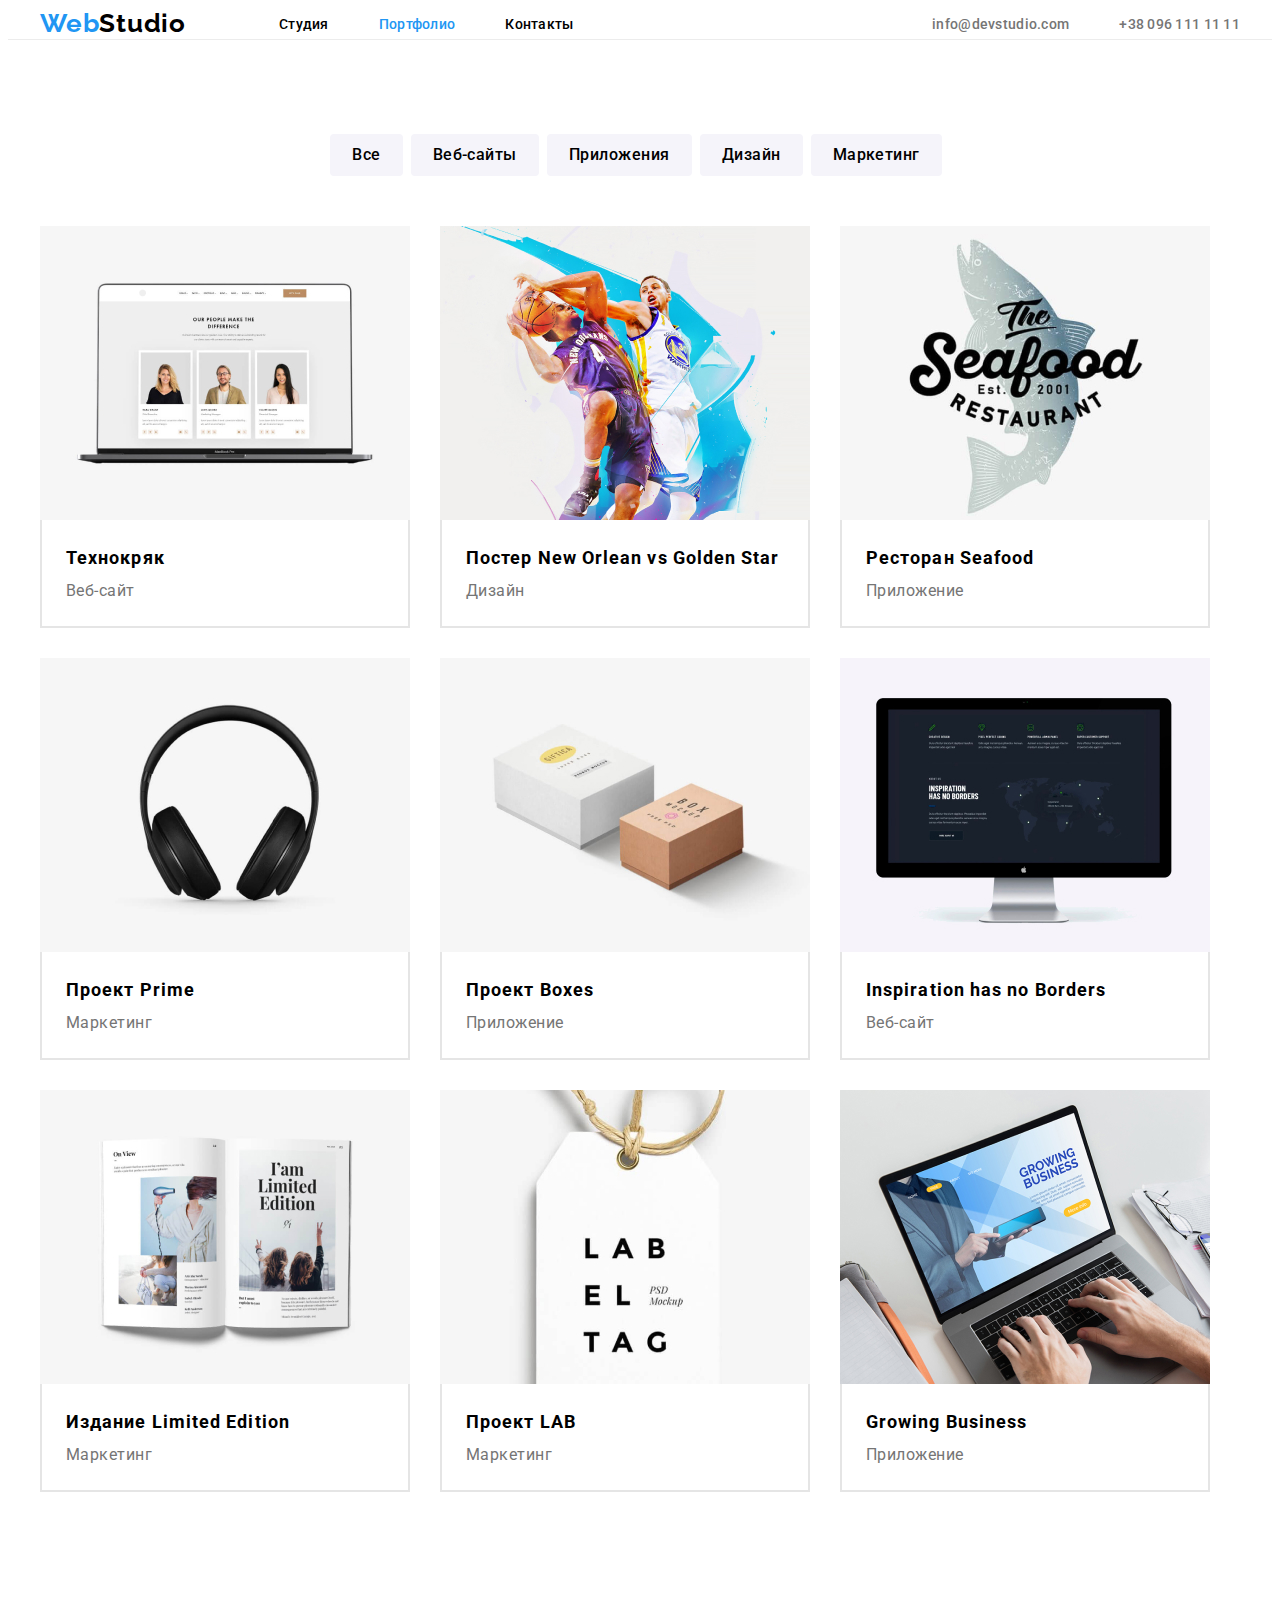
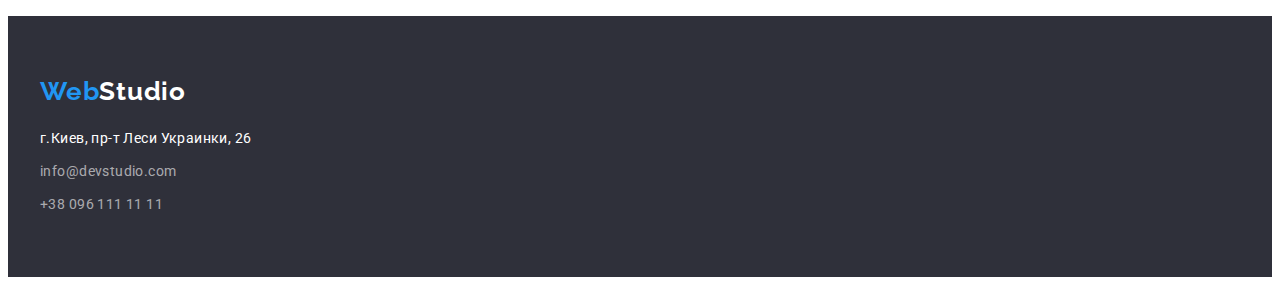
==== portfolio.html @ f755fc12 "add folders" ====
<!DOCTYPE html>
<html lang="en">
<head>
    <meta charset="UTF-8">
    <meta http-equiv="X-UA-Compatible" content="IE=edge">
    <meta name="viewport" content="width=device-width, initial-scale=1.0">
    <title>Document</title>
    <link rel="preconnect" href="https://fonts.googleapis.com">
    <link rel="preconnect" href="https://fonts.gstatic.com" crossorigin>
    <link href="https://fonts.googleapis.com/css2?family=Raleway:wght@700&family=Roboto:wght@400;500;700;900&display=swap"
        rel="stylesheet">
        <link rel="stylesheet" href="https://cdnjs.cloudflare.com/ajax/libs/modern-normalize/1.1.0/modern-normalize.min.css"
            integrity="sha512-wpPYUAdjBVSE4KJnH1VR1HeZfpl1ub8YT/NKx4PuQ5NmX2tKuGu6U/JRp5y+Y8XG2tV+wKQpNHVUX03MfMFn9Q=="
            crossorigin="anonymous" referrerpolicy="no-referrer" />
    <link rel="stylesheet" href="./css/styles.css"/>
</head>
<body>

<header class="header">
    <div class="header-container container">
        <a class="logo link" href=" ">Web<span class="logo-dark">Studio</span></a>
        <nav>
            <ul class="nav list">
                <li class="nav-item"><a class="nav-link link" href="./index.html">Студия</a></li>
                <li class="nav-item"><a class="nav-link link current" href="./portfolio.html">Портфолио</a></li>
                <li class="nav-item"><a class="nav-link link" href="">Контакты</a></li>
            </ul>
        </nav>
        <ul class="contacts list">
            <li class="contacts-item"><a class="contacts-link link"
                    href="mailto:info@devstudio.com">info@devstudio.com</a></li>
            <li class="contacts-item"><a class="contacts-link link" href="tel:+380961111111">+38 096 111 11 11</a></li>
        </ul>
    </div>
</header>
     <main>
        <section class="section">
            <div class="container">
        <h1 class="filters-title ghost">Портфолио</h1>
        <ul class="btn list">
                <li class="button-item"><button class="btn-item" type="button">Все</button></li>
                <li class="button-item"><button class="btn-item" type="button">Веб-сайты</button></li>
                <li class="button-item"><button class="btn-item" type="button">Приложения</button></li>
                <li class="button-item"><button class="btn-item" type="button">Дизайн</button></li>
                <li class="button-item"><button class="btn-item" type="button">Маркетинг</button></li>  
        </ul>
        
        <ul class="gallery list">
                    <li class="gallery-item"><img src="./images/img5.jpg" alt="Фото сотрудников на ноутбуке" width="370" height="294">
                        <div class="gallery-border">
                        <h2 class="gallery-title">Технокряк</h2>
                        <p class="gallery-text">Веб-сайт</p>
                        </div>
                    </li>
                        

                    <li class="gallery-item"><img src="./images/img6.jpg" alt="Два баскетбольных игрока" width="370" height="294">
                        <div class="gallery-border">
                        <h2 class="gallery-title">Постер New Orlean vs Golden Star</h2>
                        <p class="gallery-text">Дизайн</p>
                        </div>
                    </li>

                    <li class="gallery-item"><img src="./images/img7.jpg" alt="Логотип ресторана" width="370" height="294">
                        <div class="gallery-border">
                        <h2 class="gallery-title">Ресторан Seafood</h2>
                        <p class="gallery-text">Приложение</p>
                        </div>
                    </li>

                    <li class="gallery-item"><img src="./images/img8.jpg" alt="Наушники" width="370" height="294">
                        <div class="gallery-border">
                        <h2 class="gallery-title">Проект Prime</h2>
                        <p class="gallery-text">Маркетинг</p>
                        </div>
                    </li>

                    <li class="gallery-item"><img src="./images/img9.jpg" alt="Коробки" width="370" height="294">
                        <div class="gallery-border">
                        <h2 class="gallery-title">Проект Boxes</h2>
                        <p class="gallery-text">Приложение</p>
                        </div>
                    </li>

                    <li class="gallery-item"><img src="./images/img10.jpg" alt="Монитор" width="370" height="294">
                        <div class="gallery-border">
                        <h2 class="gallery-title">Inspiration has no Borders</h2>
                        <p class="gallery-text">Веб-сайт</p>
                        </div>
                    </li>

                    <li class="gallery-item"><img src="./images/img11.jpg" alt="Раскрытая книга" width="370" height="294">
                        <div class="gallery-border">
                        <h2 class="gallery-title">Издание Limited Edition</h2>
                        <p class="gallery-text">Маркетинг</p>
                        </div>
                    </li>

                    <li class="gallery-item"><img src="./images/img12.jpg" alt="Бирка" width="370" height="294">
                        <div class="gallery-border">
                        <h2 class="gallery-title">Проект LAB</h2>
                        <p class="gallery-text">Маркетинг</p>
                        </div>
                    </li>
                    
                    <li class="gallery-item"><img src="./images/img13.jpg" alt="Ноутбук" width="370" height="294">
                        <div class="gallery-border">
                        <h2 class="gallery-title">Growing Business</h2>
                        <p class="gallery-text">Приложение</p>
                        </div>
                    </li>    
        </ul>
        </div>
  
        </section>
    </main>
        <footer class="footer">
            <div class="container">
                <a class="logo link" href=" ">Web<span class="logo-light">Studio</span></a>
                <address>
                    <ul class="address list">
                        <li class="address-item"><a class="address-map link"
                                href=" https://www.google.com/maps/d/viewer?msa=0&mid=10uSM3H-mIU3GznYo2szRIEphczw&ll=50.42846404797734%2C30.542630877291053&z=16">г.Киев,
                                пр-т Леси Украинки, 26</a></li>
                        <li class="address-item"><a class="address-mail link"
                                href="mailto:info@devstudio.com">info@devstudio.com</a></li>
                        <li class="address-item"><a class="address-tel link" href="tel:+380961111111">+38 096 111 11 11</a></li>
                    </ul>
                </address>
            </div>
        </footer>
</body>
</html>
---- css/styles.css ----
:root {
  --brand-color: #2196f3;
  --accent-color: black;
  --text-color: #757575;
  --letter-color: #ffffff;
  --background-color: #f5f4fa;
  --footer-color: #2f303a;
}
body {
  font-family: Roboto, sans-serif;
  background-color: #ffffff;
}
h1,
h2,
h3,
h4,
h5,
h6 {
  margin: 0;
}
p {
  margin: 0;
}
ul {
  margin: 0;
  padding: 0;
}

button {
  cursor: pointer;
}
img {
  display: block;
}

.list {
  list-style: none;
}
.link {
  text-decoration: none;
}
.ghost {
  position: absolute;
  width: 1px;
  height: 1px;
  margin: 1px;
  padding: 0;
  overflow: hidden;
  border: 0;
  clip: rect(0 0 0 0);
}
.container {
  width: 1200px;
  padding-left: 15px;
  padding-right: 15px;
  margin: 0 auto;
}
.section {
  padding-top: 94px;
  padding-bottom: 94px;
}

/*-------------------HEADER-------------------*/
.header {
  border-bottom: 1px solid #ececec;
}
.logo {
  /*padding-top: 24px;
  padding-bottom: 25px;
  margin-right: 93px;
  */
  margin-right: 93px;
  font-family: Raleway, sans-serif;
  font-weight: 700;
  font-size: 26px;
  line-height: 1.19;
  letter-spacing: 0.03em;
  color: var(--brand-color);
}
.logo-dark {
  color: var(--accent-color);
}
.logo-light {
  color: var(--letter-color);
}
.nav {
  display: flex;
}
.nav-link {
  font-weight: 500;
  font-size: 14px;
  line-height: 1.14;
  letter-spacing: 0.02em;
  color: var(--accent-color);
}
.nav-link:hover,
.nav-link:focus {
  color: var(--brand-color);
}
.nav-link.link.current {
  color: var(--brand-color);
}
.nav-item {
  margin-right: 50px;
}
.header-container {
  display: flex;
  align-items: center;
  justify-content: space-around;
}
/*-----------CONTACTS-----------*/
.contacts {
  display: flex;
  margin-left: auto;
}
.contacts-link {
  font-weight: 500;
  font-size: 14px;
  line-height: 16px;
  letter-spacing: 0.02em;
  color: var(--text-color);
}
.contacts-item:not(:last-of-type) {
  margin-right: 50px;
}
.contacts-link:hover,
.contacts-link:focus {
  color: var(--brand-color);
}

/*----------HERO------------*/

.hero {
  text-align: center;
  background-color: #2f303a;
  padding-top: 200px;
  padding-bottom: 200px;
}
.hero-title {
  font-weight: 900;
  font-size: 44px;
  line-height: 1.36;
  letter-spacing: 0.06em;
  text-transform: uppercase;
  color: var(--letter-color);
  text-align: center;
}
.hero-button {
  background-color: var(--brand-color);
  font-family: Roboto;
  font-weight: 700;
  font-size: 16px;
  line-height: 1.87;
  letter-spacing: 0.06em;
  color: var(--letter-color);
  margin-top: 30px;
}
.hero-button:hover,
.hero-button:active {
  background: var(--brand-color);
  box-shadow: 0px 4px 4px rgba(0, 0, 0, 0.15);
  border-radius: 4px;
}
/*--------------FEATURES---------------*/

.features {
  display: flex;
}
.features-item {
  width: calc((100% - 90px) / 4);
  margin-right: 30px;
}
.features-item:nth-child(4n) {
  margin-right: 0;
}
.features-item:nth-last-child(- n + 4) {
  margin-bottom: 0;
}

.features-title {
  font-weight: 700;
  font-size: 14px;
  line-height: 1.14;
  letter-spacing: 0.03em;
  text-transform: uppercase;
  color: var(--accent-color);
  margin-bottom: 10px;
}
.features-text {
  font-size: 14px;
  line-height: 1.71;
  letter-spacing: 0.03em;
  text-transform: none;
  color: var(--text-color);
}
/*---------WORKS------------*/

.works-title {
  text-align: center;
  font-weight: 700;
  font-size: 36px;
  line-height: 42px;
  letter-spacing: 0.03em;
  color: #212121;
  margin-bottom: 50px;
}
.works {
  padding-top: 0;
  display: flex;
  flex-wrap: wrap;
}
.works-item:not(:last-child) {
  margin-right: 30px;
}
.works-item :nth-child(3n) {
  margin-right: 0;
}
.works-item:nth-last-child(- n + 3) {
  margin-bottom: 0;
}
/*---------TEAM------------*/
.team-section {
  background-color: var(--background-color);
}
.main-title-section {
  text-align: center;
  font-weight: 700;
  font-size: 36px;
  line-height: 42px;
  letter-spacing: 0.03em;
  color: #212121;
  margin-bottom: 50px;
}
.team {
  display: flex;
  flex-wrap: wrap;
}

.team-item {
  margin-right: 30px;
}
.team-item:nth-child(4n) {
  margin-right: 0;
}
.team-item:nth-last-child(- n + 4) {
  margin-bottom: 0;
}
.team-item {
  font-weight: 500;
  font-size: 16px;
  line-height: 1.26;
  letter-spacing: 0.03em;
  color: var(--accent-color);
}
.team-title {
  font-weight: 500;
  font-size: 16px;
  line-height: 19px;
  letter-spacing: 0.03em;
  color: #212121;
  margin-bottom: 10px;
  margin-top: 30px;
}
.team-text {
  font-weight: normal;
  font-size: 16px;
  line-height: 1.19;
  letter-spacing: 0.03em;
  color: var(--text-color);
}
.content {
  text-align: center;
}
/*----------ADDRESS-----------*/

.footer {
  background-color: var(--footer-color);
  padding-top: 60px;
  padding-bottom: 60px;
}
.address {
  margin-top: 20px;
  font-style: normal;
  font-size: 14px;
  line-height: 1.71;
  letter-spacing: 0.03em;
}
.address-item:not(:last-of-type) {
  margin-bottom: 9px;
}
.address-map {
  color: var(--letter-color);
}
.address-map:hover,
.address-map:focus {
  color: var(--brand-color);
}
.address-mail {
  color: rgba(255, 255, 255, 0.6);
}
.address-mail:hover,
.address-mail:focus {
  color: var(--brand-color);
}
.address-tel {
  color: rgba(255, 255, 255, 0.6);
}
.address-tel:hover,
.address-tel:focus {
  color: var(--brand-color);
}

/*------------FILTERS--------------*/

.btn.list {
  margin-bottom: 50px;
  display: flex;
  justify-content: center;
}
.button-item {
  margin-right: 8px;
}
.btn-item {
  border: transparent;
  padding: 8px 22px;

  font-weight: 500;
  font-size: 16px;
  line-height: 26px;
  text-align: center;
  letter-spacing: 0.03em;
  font-family: inherit;
  background: #f5f4fa;
  color: var(--accent-color);
  border-radius: 4px;
}
.btn-item:hover,
.btn-item:active {
  font-family: inherit;
  letter-spacing: 0.03em;
  color: var(--letter-color);
  background: var(--brand-color);
  box-shadow: 0px 3px 1px rgba(0, 0, 0, 0.1), 0px 1px 2px rgba(0, 0, 0, 0.08),
    0px 2px 2px rgba(0, 0, 0, 0.12);
}
/*--------------GALLERY-------------*/

.gallery {
  display: flex;
  flex-wrap: wrap;
}
.gallery-item {
  margin-right: 30px;
  margin-bottom: 30px;
}
.gallery-item:nth-child(3n) {
  margin-right: 0;
}

.gallery-item:nth-last-child(- n + 3) {
  margin-bottom: 0;
}
.gallery-title {
  font-weight: 700;
  font-size: 18px;
  line-height: 2;
  letter-spacing: 0.06em;
  color: var(--accent-color);
}
.gallery-text {
  font-size: 16px;
  line-height: 1.88;
  letter-spacing: 0.03em;
  color: var(--text-color);
}
.gallery-border {
  padding-top: 20px;
  padding-right: 24px;
  padding-bottom: 20px;
  padding-left: 24px;
  border-right: 2px solid #e5e5e5;
  border-left: 2px solid #e5e5e5;
  border-bottom: 2px solid #e5e5e5;
}
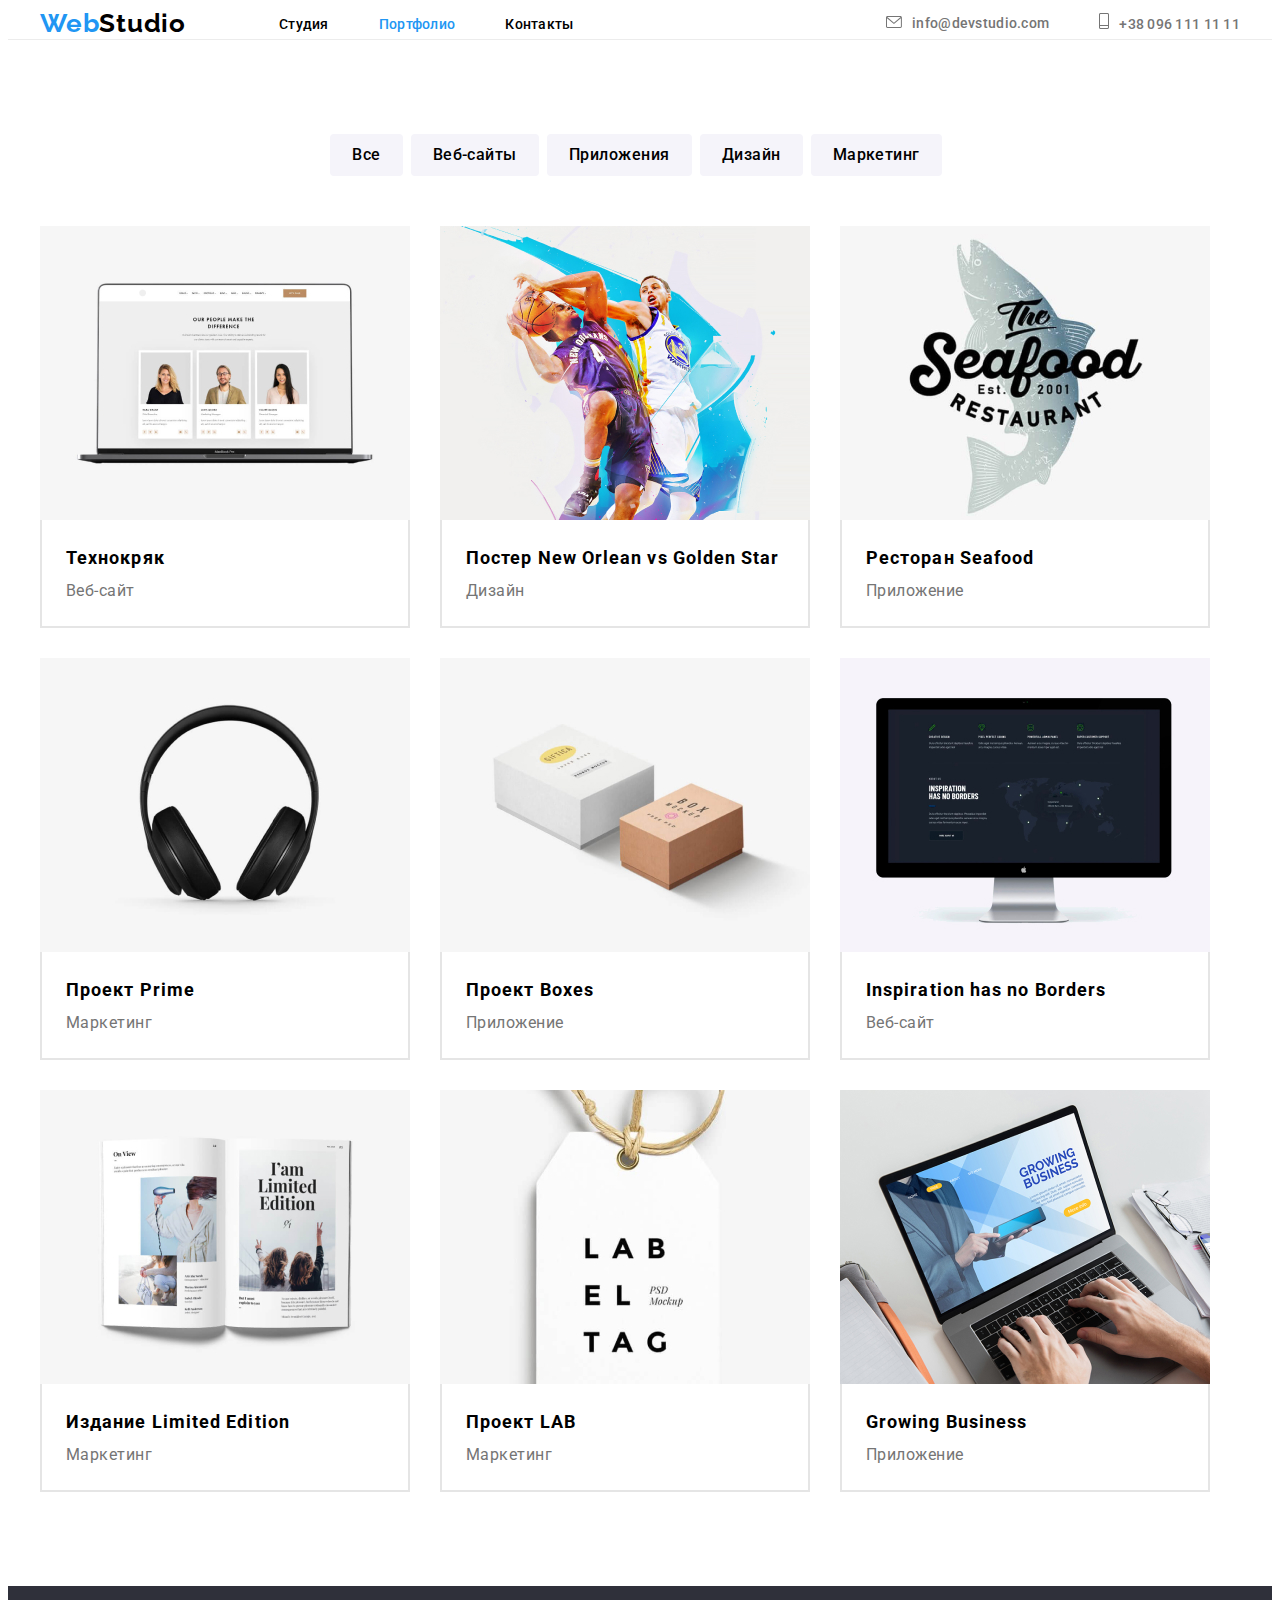
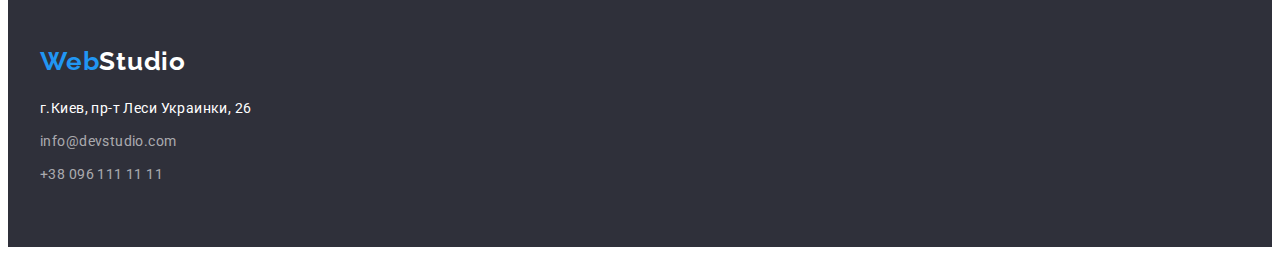
==== commit 815fa7e2: "add icons" ====
--- a/portfolio.html
+++ b/portfolio.html
@@ -22,14 +22,22 @@
         <nav>
             <ul class="nav list">
                 <li class="nav-item"><a class="nav-link link" href="./index.html">Студия</a></li>
-                <li class="nav-item"><a class="nav-link link current" href="./portfolio.html">Портфолио</a></li>
+                <li class="nav-item"><a class="nav-link link current" href="">Портфолио</a></li>
                 <li class="nav-item"><a class="nav-link link" href="">Контакты</a></li>
             </ul>
         </nav>
         <ul class="contacts list">
-            <li class="contacts-item"><a class="contacts-link link"
-                    href="mailto:info@devstudio.com">info@devstudio.com</a></li>
-            <li class="contacts-item"><a class="contacts-link link" href="tel:+380961111111">+38 096 111 11 11</a></li>
+            <li class="contacts-item">
+                <a class="contacts-link link" href="mailto:info@devstudio.com"><svg class="mail-icon" width="16px"
+                        height="12px">
+                        <use href="./images/icons.svg#icon-envelope"></use>
+                    </svg>info@devstudio.com</a>
+            </li>
+            <li class="contacts-item">
+                <a class="contacts-link link" href="tel:+380961111111"><svg class="tel-icon" width="10px" height="16px">
+                        <use href="./images/icons.svg#icon-phone"></use>
+                    </svg>+38 096 111 11 11</a>
+            </li>
         </ul>
     </div>
 </header>
--- a/css/styles.css
+++ b/css/styles.css
@@ -5,6 +5,7 @@
   --letter-color: #ffffff;
   --background-color: #f5f4fa;
   --footer-color: #2f303a;
+  --icon-color: #afb1b8;
 }
 body {
   font-family: Roboto, sans-serif;
@@ -93,6 +94,18 @@
   letter-spacing: 0.02em;
   color: var(--accent-color);
 }
+.mail-icon {
+  fill: currentColor;
+  margin-right: 10px;
+  justify-content: center;
+  align-items: center;
+}
+.tel-icon {
+  fill: currentColor;
+  margin-right: 10px;
+  justify-content: center;
+  align-items: center;
+}
 .nav-link:hover,
 .nav-link:focus {
   color: var(--brand-color);
@@ -135,6 +148,15 @@
   background-color: #2f303a;
   padding-top: 200px;
   padding-bottom: 200px;
+  background-image: linear-gradient(
+      rgba(47, 48, 58, 0.4),
+      rgba(47, 48, 58, 0.4)
+    ),
+    url(../images/hero.jpg);
+  background-repeat: no-repeat;
+  background-position: center;
+  background-size: cover;
+  max-width: 1600px;
 }
 .hero-title {
   font-weight: 900;
@@ -166,6 +188,15 @@
 .features {
   display: flex;
 }
+.features-link {
+  width: 270px;
+  height: 120px;
+  background-color: #f5f4fa;
+  display: flex;
+  align-items: center;
+  justify-content: center;
+  margin-bottom: 30px;
+}
 .features-item {
   width: calc((100% - 90px) / 4);
   margin-right: 30px;
@@ -193,6 +224,7 @@
   text-transform: none;
   color: var(--text-color);
 }
+
 /*---------WORKS------------*/
 
 .works-title {
@@ -212,12 +244,13 @@
 .works-item:not(:last-child) {
   margin-right: 30px;
 }
-.works-item :nth-child(3n) {
+.works-item:nth-child(3n) {
   margin-right: 0;
 }
 .works-item:nth-last-child(- n + 3) {
   margin-bottom: 0;
 }
+
 /*---------TEAM------------*/
 .team-section {
   background-color: var(--background-color);
@@ -237,7 +270,12 @@
 }
 
 .team-item {
+  width: 270px;
+  height: 428px;
   margin-right: 30px;
+  background-color: var(--letter-color);
+  border-radius: 4px;
+  box-shadow: 0px 4px 4px 0px rgba(0, 0, 0, 0.25);
 }
 .team-item:nth-child(4n) {
   margin-right: 0;
@@ -259,7 +297,6 @@
   letter-spacing: 0.03em;
   color: #212121;
   margin-bottom: 10px;
-  margin-top: 30px;
 }
 .team-text {
   font-weight: normal;
@@ -267,10 +304,79 @@
   line-height: 1.19;
   letter-spacing: 0.03em;
   color: var(--text-color);
+  margin-bottom: 16px;
 }
 .content {
   text-align: center;
-}
+  padding: 30px 32px;
+}
+.media-list {
+  display: flex;
+  justify-content: center;
+}
+.media-item + .media-item {
+  margin-left: 10px;
+}
+.media-link {
+  width: 44px;
+  height: 44px;
+  background-color: #ffffff;
+  border-radius: 50%;
+  display: flex;
+  justify-content: center;
+  align-items: center;
+  color: var(--icon-color);
+}
+.media-icon {
+  fill: currentColor;
+}
+.media-link:hover,
+.media-link:focus {
+  background-color: var(--brand-color);
+  color: var(--letter-color);
+}
+
+/*-----------CLIENTS-----------*/
+.clients-title {
+  text-align: center;
+  font-weight: 700;
+  font-size: 36px;
+  line-height: 42px;
+  letter-spacing: 0.03em;
+  color: #212121;
+  margin-bottom: 50px;
+}
+.clients-list {
+  display: flex;
+  justify-content: center;
+}
+.clients-item:not(:last-child) {
+  margin-right: 30px;
+}
+.clients-item:nth-child(6n) {
+  margin-right: 0;
+}
+
+.clients-link {
+  width: 170px;
+  height: 92px;
+  background-color: #ffffff;
+  border: 1px solid currentColor;
+  border-radius: 4px;
+  padding: 16px 32px;
+  display: flex;
+  justify-content: center;
+  align-items: center;
+  color: var(--icon-color);
+}
+.clients-icon {
+  fill: currentColor;
+}
+.clients-link:hover,
+.clients-link:focus {
+  color: var(--brand-color);
+}
+
 /*----------ADDRESS-----------*/
 
 .footer {
@@ -309,6 +415,42 @@
 .address-tel:focus {
   color: var(--brand-color);
 }
+.footer-text {
+  font-weight: 700;
+  font-size: 14px;
+  line-height: 16px;
+  line-height: 100%;
+  letter-spacing: 0.03em;
+  color: var(--letter-color);
+}
+.media-list {
+  display: flex;
+  justify-content: center;
+}
+.media-item + .media-item {
+  margin-left: 10px;
+}
+.media-link {
+  width: 44px;
+  height: 44px;
+  background-color: rgba(255, 255, 255, 0.1);
+  border-radius: 50%;
+  display: flex;
+  justify-content: center;
+  align-items: center;
+  color: var(--letter-color);
+}
+.media-icon {
+  fill: currentColor;
+}
+.media-link:hover,
+.media-link:focus {
+  background-color: var(--brand-color);
+  color: var(--letter-color);
+}
+.footer-element {
+  display: flex;
+}
 
 /*------------FILTERS--------------*/
 
@@ -323,7 +465,6 @@
 .btn-item {
   border: transparent;
   padding: 8px 22px;
-
   font-weight: 500;
   font-size: 16px;
   line-height: 26px;
@@ -333,6 +474,11 @@
   background: #f5f4fa;
   color: var(--accent-color);
   border-radius: 4px;
+
+  /*
+    test
+  */
+  /* transition: 0.3s; */
 }
 .btn-item:hover,
 .btn-item:active {
@@ -353,13 +499,13 @@
   margin-right: 30px;
   margin-bottom: 30px;
 }
-.gallery-item:nth-child(3n) {
+.gallery-item:nth-of-type(3n) {
   margin-right: 0;
 }
-
-.gallery-item:nth-last-child(- n + 3) {
+.gallery-item:nth-last-of-type(-n + 3) {
   margin-bottom: 0;
 }
+
 .gallery-title {
   font-weight: 700;
   font-size: 18px;
@@ -382,3 +528,8 @@
   border-left: 2px solid #e5e5e5;
   border-bottom: 2px solid #e5e5e5;
 }
+.gallery-item:active,
+.gallery-item:hover {
+  box-shadow: 1px 4px 6px 0px rgba(0, 0, 0, 0.16),
+    0px 4px 4px 0px rgba(0, 0, 0, 0.06), 0px 1px 1px 0px rgba(0, 0, 0, 0.12);
+}
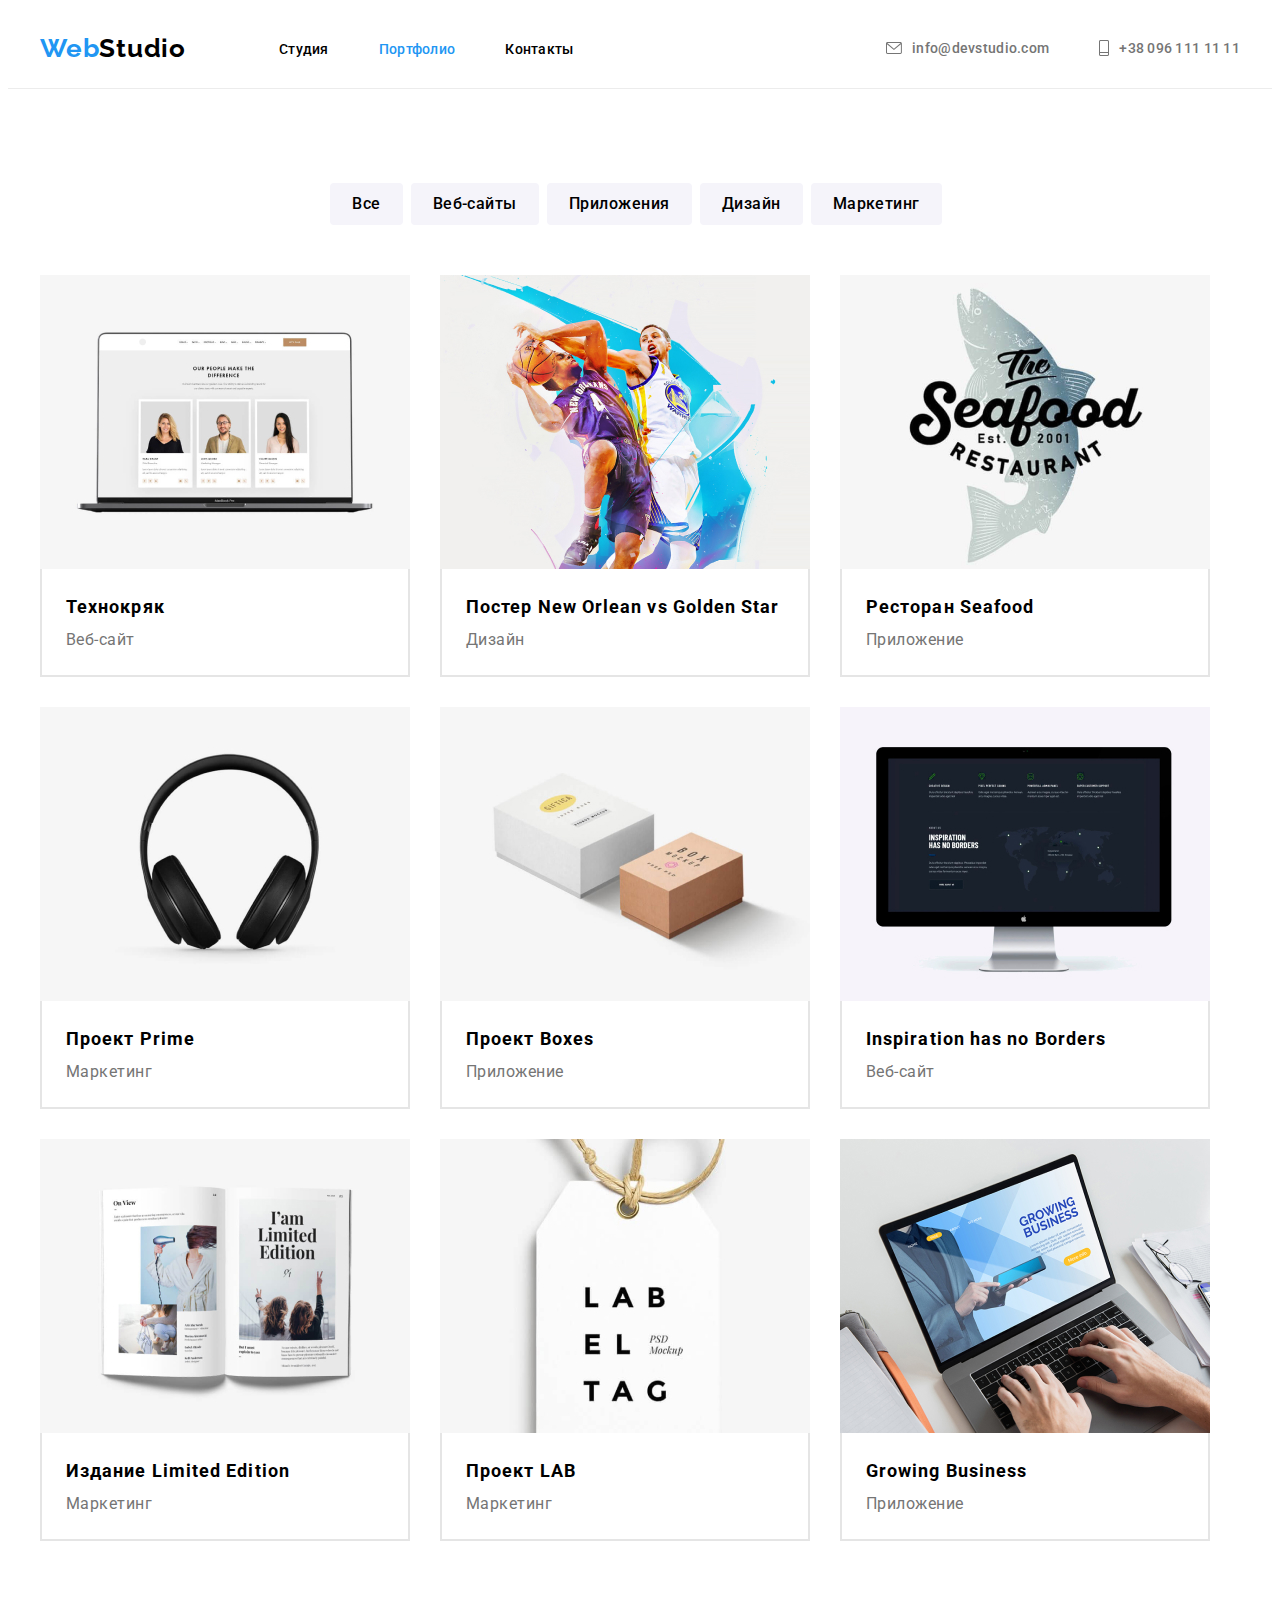
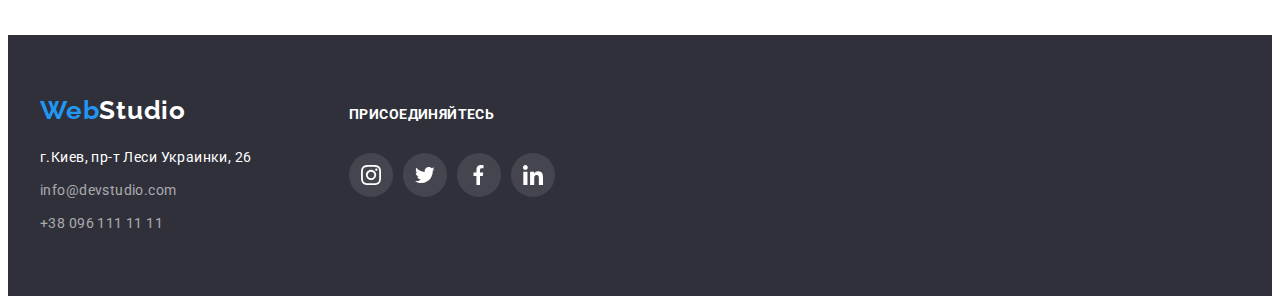
==== commit e69cb4e3: "add final" ====
--- a/portfolio.html
+++ b/portfolio.html
@@ -122,20 +122,52 @@
   
         </section>
     </main>
-        <footer class="footer">
-            <div class="container">
-                <a class="logo link" href=" ">Web<span class="logo-light">Studio</span></a>
-                <address>
-                    <ul class="address list">
-                        <li class="address-item"><a class="address-map link"
-                                href=" https://www.google.com/maps/d/viewer?msa=0&mid=10uSM3H-mIU3GznYo2szRIEphczw&ll=50.42846404797734%2C30.542630877291053&z=16">г.Киев,
-                                пр-т Леси Украинки, 26</a></li>
-                        <li class="address-item"><a class="address-mail link"
-                                href="mailto:info@devstudio.com">info@devstudio.com</a></li>
-                        <li class="address-item"><a class="address-tel link" href="tel:+380961111111">+38 096 111 11 11</a></li>
+    <footer class="footer">
+        <div class="container">
+            <div class="footer-wrap">
+                <div class="footer-left">
+                    <a class="logo link" href=" ">Web<span class="logo-light">Studio</span></a>
+                    <address>
+                        <ul class="address list">
+                            <li class="address-item"><a class="address-map link"
+                                    href=" https://www.google.com/maps/d/viewer?msa=0&mid=10uSM3H-mIU3GznYo2szRIEphczw&ll=50.42846404797734%2C30.542630877291053&z=16">г.Киев,
+                                    пр-т Леси Украинки, 26</a></li>
+                            <li class="address-item"><a class="address-mail link"
+                                    href="mailto:info@devstudio.com">info@devstudio.com</a></li>
+                            <li class="address-item"><a class="address-tel link" href="tel:+380961111111">+38 096 111 11
+                                    11</a></li>
+                        </ul>
+                    </address>
+                </div>
+    
+                <div class="footer-right">
+                    <p class="footer-text">присоединяйтесь</p>
+                    <ul class="media-list list">
+                        <li class="media-item">
+                            <a href="" class="footer-link media-link"><svg class="media-icon" width="20px" height="20px">
+                                    <use href="./images/icons.svg#icon-icon0"></use>
+                                </svg></a>
+    
+                        </li>
+                        <li class="media-item">
+                            <a href="" class="footer-link media-link"><svg class="media-icon" width="20px" height="20px">
+                                    <use href="./images/icons.svg#icon-icon5"></use>
+                                </svg></a>
+                        </li>
+                        <li class="media-item">
+                            <a href="" class="footer-link media-link"><svg class="media-icon" width="20px" height="20px">
+                                    <use href="./images/icons.svg#icon-icon6"></use>
+                                </svg></a>
+                        </li>
+                        <li class="media-item">
+                            <a href="" class="footer-link media-link"><svg class="media-icon" width="20px" height="20px">
+                                    <use href="./images/icons.svg#icon-linkedin"></use>
+                                </svg></a>
+                        </li>
                     </ul>
-                </address>
+                </div>
             </div>
-        </footer>
+        </div>
+    </footer>
 </body>
 </html>--- a/css/styles.css
+++ b/css/styles.css
@@ -60,6 +60,24 @@
   padding-top: 94px;
   padding-bottom: 94px;
 }
+.media-list {
+  display: flex;
+  justify-content: center;
+}
+.media-item + .media-item {
+  margin-left: 10px;
+}
+.media-link {
+  width: 44px;
+  height: 44px;
+  border-radius: 50%;
+  display: flex;
+  justify-content: center;
+  align-items: center;
+}
+.media-icon {
+  fill: currentColor;
+}
 
 /*-------------------HEADER-------------------*/
 .header {
@@ -120,6 +138,7 @@
   display: flex;
   align-items: center;
   justify-content: space-around;
+  height: 80px;
 }
 /*-----------CONTACTS-----------*/
 .contacts {
@@ -132,6 +151,8 @@
   line-height: 16px;
   letter-spacing: 0.02em;
   color: var(--text-color);
+  display: flex;
+  align-items: center;
 }
 .contacts-item:not(:last-of-type) {
   margin-right: 50px;
@@ -310,6 +331,7 @@
   text-align: center;
   padding: 30px 32px;
 }
+/*
 .media-list {
   display: flex;
   justify-content: center;
@@ -320,11 +342,11 @@
 .media-link {
   width: 44px;
   height: 44px;
+  border-radius: 50%;
+  display: flex;
+  justify-content: center;
+  align-items: center;
   background-color: #ffffff;
-  border-radius: 50%;
-  display: flex;
-  justify-content: center;
-  align-items: center;
   color: var(--icon-color);
 }
 .media-icon {
@@ -335,7 +357,16 @@
   background-color: var(--brand-color);
   color: var(--letter-color);
 }
-
+*/
+.card-link {
+  background-color: #ffffff;
+  color: var(--icon-color);
+}
+.card-link:hover,
+.card-link:focus {
+  background-color: var(--brand-color);
+  color: var(--letter-color);
+}
 /*-----------CLIENTS-----------*/
 .clients-title {
   text-align: center;
@@ -418,11 +449,14 @@
 .footer-text {
   font-weight: 700;
   font-size: 14px;
-  line-height: 16px;
-  line-height: 100%;
-  letter-spacing: 0.03em;
-  color: var(--letter-color);
-}
+  line-height: 1.14;
+  letter-spacing: 0.03em;
+  color: var(--letter-color);
+  margin-bottom: 30px;
+  text-transform: uppercase;
+}
+
+/*
 .media-list {
   display: flex;
   justify-content: center;
@@ -433,11 +467,11 @@
 .media-link {
   width: 44px;
   height: 44px;
+  border-radius: 50%;
+  display: flex;
+  justify-content: center;
+  align-items: center;
   background-color: rgba(255, 255, 255, 0.1);
-  border-radius: 50%;
-  display: flex;
-  justify-content: center;
-  align-items: center;
   color: var(--letter-color);
 }
 .media-icon {
@@ -448,10 +482,25 @@
   background-color: var(--brand-color);
   color: var(--letter-color);
 }
-.footer-element {
-  display: flex;
-}
-
+*/
+.footer-wrap {
+  display: flex;
+  justify-content: left;
+  align-items: baseline;
+}
+.footer-left + .footer-right {
+  margin: 0 70px;
+}
+
+.footer-link {
+  background-color: rgba(255, 255, 255, 0.1);
+  color: var(--letter-color);
+}
+.footer-link:hover,
+.footer-link:focus {
+  background-color: var(--brand-color);
+  color: var(--letter-color);
+}
 /*------------FILTERS--------------*/
 
 .btn.list {
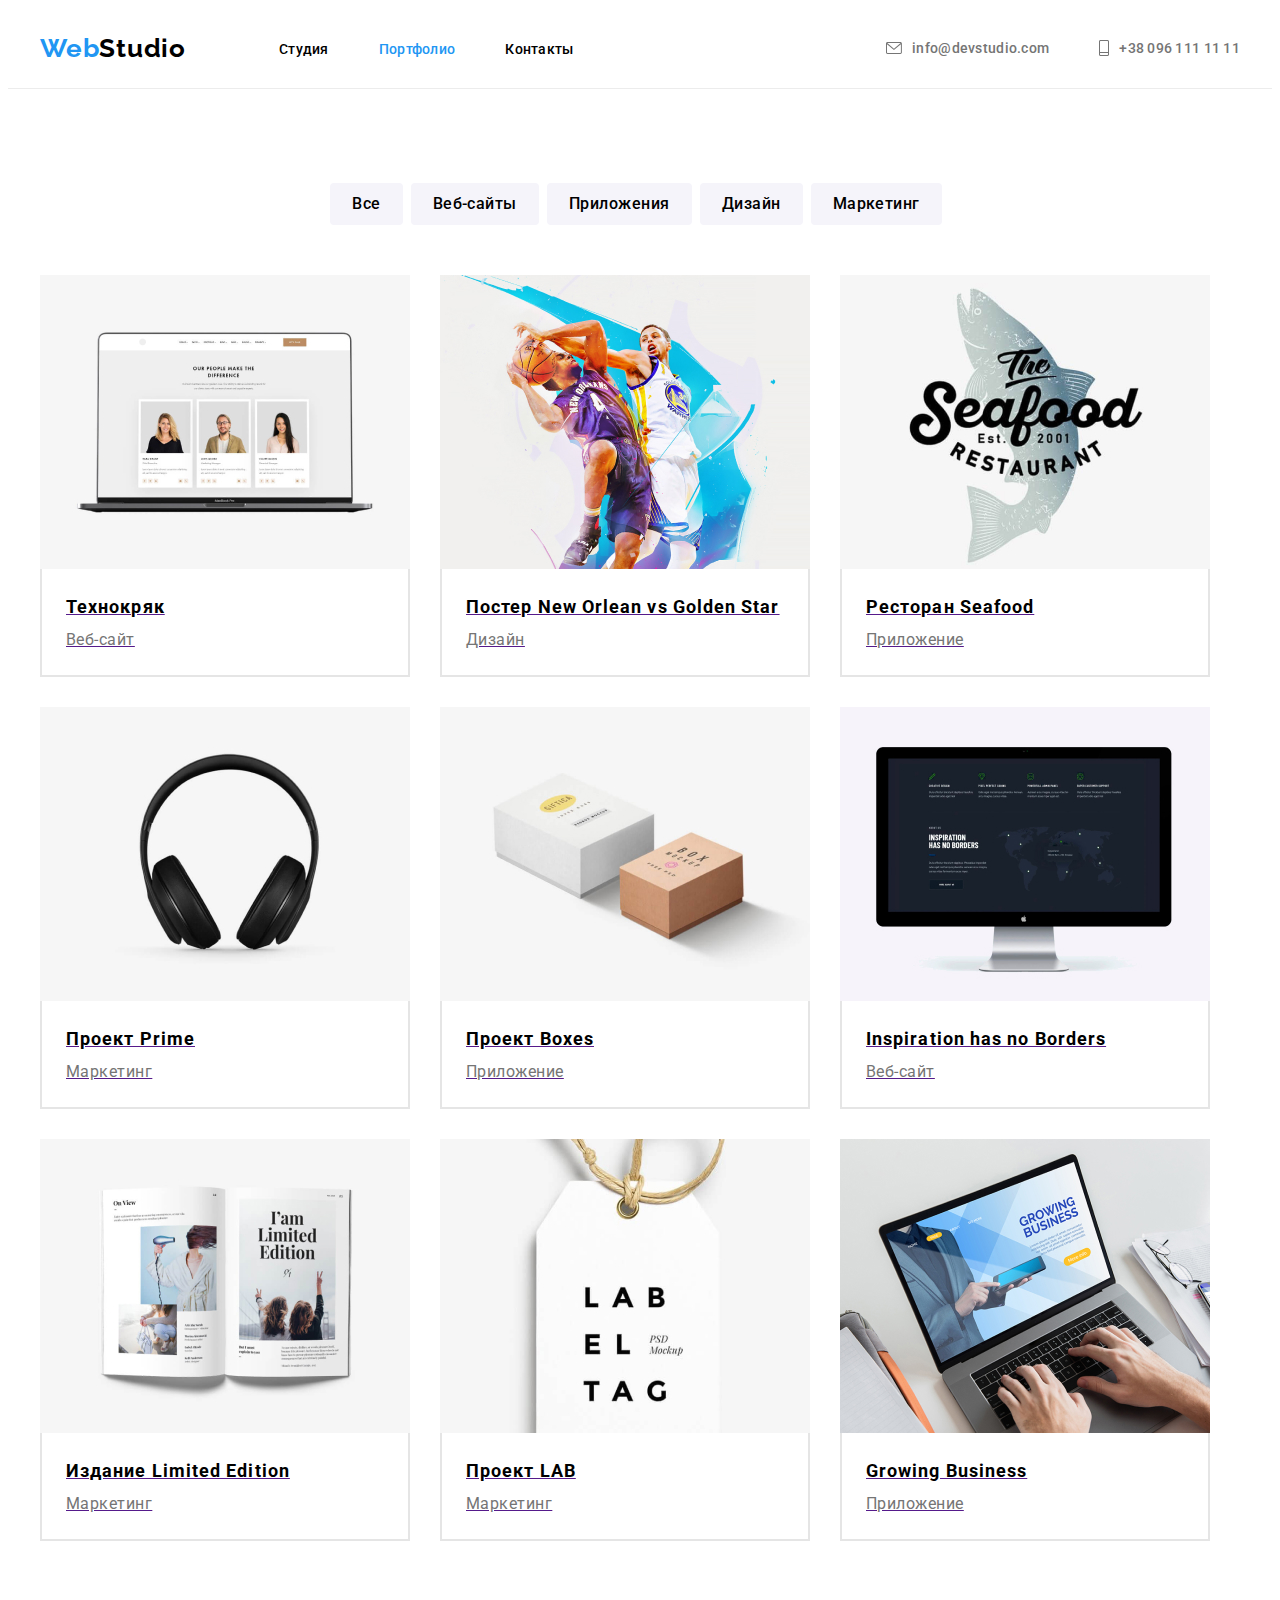
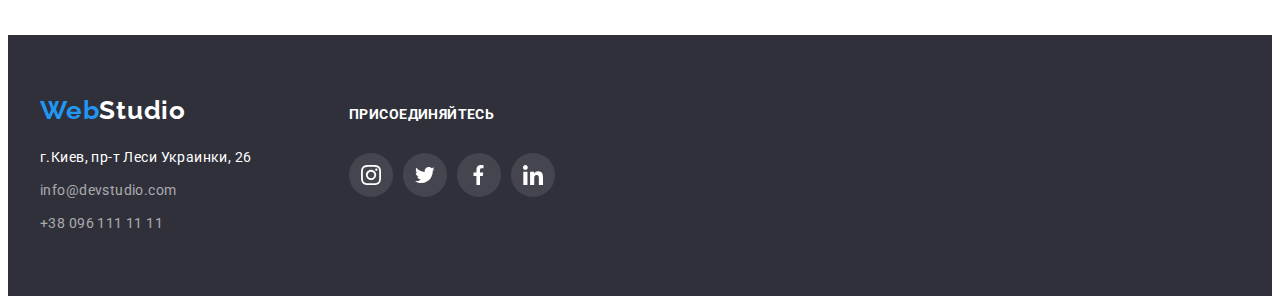
==== commit b5d8fcdd: "add corrections" ====
--- a/portfolio.html
+++ b/portfolio.html
@@ -18,7 +18,7 @@
 
 <header class="header">
     <div class="header-container container">
-        <a class="logo link" href=" ">Web<span class="logo-dark">Studio</span></a>
+        <a class="logo link" href="">Web<span class="logo-dark">Studio</span></a>
         <nav>
             <ul class="nav list">
                 <li class="nav-item"><a class="nav-link link" href="./index.html">Студия</a></li>
@@ -54,68 +54,95 @@
         </ul>
         
         <ul class="gallery list">
-                    <li class="gallery-item"><img src="./images/img5.jpg" alt="Фото сотрудников на ноутбуке" width="370" height="294">
+                    <li class="gallery-item">
+                        <a class="gallery-link" href="">
+                        <img src="./images/img5.jpg" alt="Фото сотрудников на ноутбуке" width="370" height="294">
                         <div class="gallery-border">
                         <h2 class="gallery-title">Технокряк</h2>
                         <p class="gallery-text">Веб-сайт</p>
                         </div>
+                        </a>
                     </li>
                         
 
-                    <li class="gallery-item"><img src="./images/img6.jpg" alt="Два баскетбольных игрока" width="370" height="294">
+                    <li class="gallery-item">
+                        <a class="gallery-link" href="">
+                        <img src="./images/img6.jpg" alt="Два баскетбольных игрока" width="370" height="294">
                         <div class="gallery-border">
                         <h2 class="gallery-title">Постер New Orlean vs Golden Star</h2>
                         <p class="gallery-text">Дизайн</p>
                         </div>
-                    </li>
-
-                    <li class="gallery-item"><img src="./images/img7.jpg" alt="Логотип ресторана" width="370" height="294">
+                        </a>
+                    </li>
+
+                    <li class="gallery-item">
+                        <a class="gallery-link" href="">                        
+                        <img src="./images/img7.jpg" alt="Логотип ресторана" width="370" height="294">
                         <div class="gallery-border">
                         <h2 class="gallery-title">Ресторан Seafood</h2>
                         <p class="gallery-text">Приложение</p>
                         </div>
-                    </li>
-
-                    <li class="gallery-item"><img src="./images/img8.jpg" alt="Наушники" width="370" height="294">
+                        </a>
+                    </li>
+
+                    <li class="gallery-item">
+                        <a class="gallery-link" href="">
+                        <img src="./images/img8.jpg" alt="Наушники" width="370" height="294">
                         <div class="gallery-border">
                         <h2 class="gallery-title">Проект Prime</h2>
                         <p class="gallery-text">Маркетинг</p>
                         </div>
-                    </li>
-
-                    <li class="gallery-item"><img src="./images/img9.jpg" alt="Коробки" width="370" height="294">
+                        </a>
+                    </li>
+
+                    <li class="gallery-item">
+                        <a class="gallery-link" href="">
+                        <img src="./images/img9.jpg" alt="Коробки" width="370" height="294">
                         <div class="gallery-border">
                         <h2 class="gallery-title">Проект Boxes</h2>
                         <p class="gallery-text">Приложение</p>
                         </div>
-                    </li>
-
-                    <li class="gallery-item"><img src="./images/img10.jpg" alt="Монитор" width="370" height="294">
+                        </a>
+                    </li>
+
+                    <li class="gallery-item">
+                        <a class="gallery-link" href="">
+                        <img src="./images/img10.jpg" alt="Монитор" width="370" height="294">
                         <div class="gallery-border">
                         <h2 class="gallery-title">Inspiration has no Borders</h2>
                         <p class="gallery-text">Веб-сайт</p>
                         </div>
-                    </li>
-
-                    <li class="gallery-item"><img src="./images/img11.jpg" alt="Раскрытая книга" width="370" height="294">
+                        </a>
+                    </li>
+
+                    <li class="gallery-item">
+                        <a class="gallery-link" href="">
+                        <img src="./images/img11.jpg" alt="Раскрытая книга" width="370" height="294">
                         <div class="gallery-border">
                         <h2 class="gallery-title">Издание Limited Edition</h2>
                         <p class="gallery-text">Маркетинг</p>
                         </div>
-                    </li>
-
-                    <li class="gallery-item"><img src="./images/img12.jpg" alt="Бирка" width="370" height="294">
+                        </a>
+                    </li>
+
+                    <li class="gallery-item">
+                        <a class="gallery-link" href="">
+                        <img src="./images/img12.jpg" alt="Бирка" width="370" height="294">
                         <div class="gallery-border">
                         <h2 class="gallery-title">Проект LAB</h2>
                         <p class="gallery-text">Маркетинг</p>
                         </div>
+                        </a>
                     </li>
                     
-                    <li class="gallery-item"><img src="./images/img13.jpg" alt="Ноутбук" width="370" height="294">
+                    <li class="gallery-item">
+                        <a class="gallery-link" href="">
+                        <img src="./images/img13.jpg" alt="Ноутбук" width="370" height="294">
                         <div class="gallery-border">
                         <h2 class="gallery-title">Growing Business</h2>
                         <p class="gallery-text">Приложение</p>
                         </div>
+                        </a>
                     </li>    
         </ul>
         </div>
--- a/css/styles.css
+++ b/css/styles.css
@@ -115,14 +115,10 @@
 .mail-icon {
   fill: currentColor;
   margin-right: 10px;
-  justify-content: center;
-  align-items: center;
 }
 .tel-icon {
   fill: currentColor;
   margin-right: 10px;
-  justify-content: center;
-  align-items: center;
 }
 .nav-link:hover,
 .nav-link:focus {
@@ -178,6 +174,8 @@
   background-position: center;
   background-size: cover;
   max-width: 1600px;
+  margin-left: auto;
+  margin-right: auto;
 }
 .hero-title {
   font-weight: 900;
@@ -329,7 +327,7 @@
 }
 .content {
   text-align: center;
-  padding: 30px 32px;
+  padding: 30px 0;
 }
 /*
 .media-list {
@@ -394,7 +392,6 @@
   background-color: #ffffff;
   border: 1px solid currentColor;
   border-radius: 4px;
-  padding: 16px 32px;
   display: flex;
   justify-content: center;
   align-items: center;
@@ -485,11 +482,10 @@
 */
 .footer-wrap {
   display: flex;
-  justify-content: left;
   align-items: baseline;
 }
-.footer-left + .footer-right {
-  margin: 0 70px;
+.footer-right {
+  margin-left: 70px;
 }
 
 .footer-link {
@@ -530,6 +526,7 @@
   /* transition: 0.3s; */
 }
 .btn-item:hover,
+.btn-item:focus,
 .btn-item:active {
   font-family: inherit;
   letter-spacing: 0.03em;
@@ -577,8 +574,11 @@
   border-left: 2px solid #e5e5e5;
   border-bottom: 2px solid #e5e5e5;
 }
-.gallery-item:active,
-.gallery-item:hover {
+.gallery-link {
+  display: block;
+}
+.gallery-link:focus,
+.gallery-link:hover {
   box-shadow: 1px 4px 6px 0px rgba(0, 0, 0, 0.16),
     0px 4px 4px 0px rgba(0, 0, 0, 0.06), 0px 1px 1px 0px rgba(0, 0, 0, 0.12);
 }
